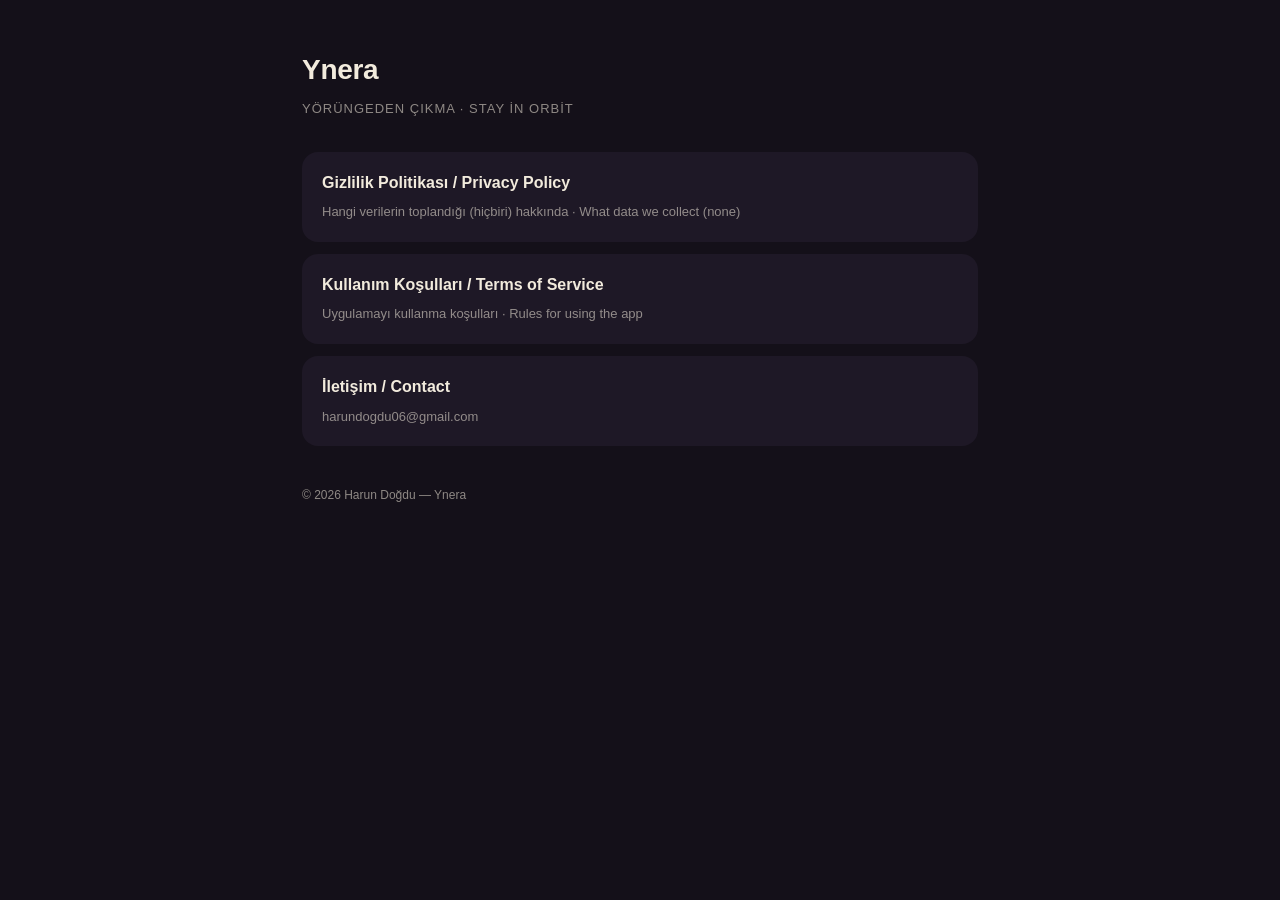
==== index.html @ d2aa6bf0 "Initial privacy policy, terms of service, and contact page" ====
<!doctype html>
<html lang="tr">
<head>
<meta charset="utf-8">
<meta name="viewport" content="width=device-width, initial-scale=1">
<title>Ynera — Legal &amp; Support</title>
<link rel="stylesheet" href="style.css">
</head>
<body>
<div class="wrap">
  <h1>Ynera</h1>
  <p class="subtitle">Yörüngeden çıkma · Stay in orbit</p>

  <div class="cards">
    <a class="card" href="privacy.html">
      <strong>Gizlilik Politikası / Privacy Policy</strong>
      <span>Hangi verilerin toplandığı (hiçbiri) hakkında · What data we collect (none)</span>
    </a>
    <a class="card" href="terms.html">
      <strong>Kullanım Koşulları / Terms of Service</strong>
      <span>Uygulamayı kullanma koşulları · Rules for using the app</span>
    </a>
    <a class="card" href="mailto:harundogdu06@gmail.com">
      <strong>İletişim / Contact</strong>
      <span>harundogdu06@gmail.com</span>
    </a>
  </div>

  <footer>© 2026 Harun Doğdu — Ynera</footer>
</div>
</body>
</html>
---- style.css ----
:root {
  --bg: #141019;
  --card: #1e1826;
  --bone: #f2ebdd;
  --gold: #ffc94a;
  --muted: rgba(242, 235, 221, 0.55);
}

* { box-sizing: border-box; }

body {
  margin: 0;
  background: var(--bg);
  color: var(--bone);
  font-family: -apple-system, BlinkMacSystemFont, "Segoe UI", Roboto, Helvetica, Arial, sans-serif;
  line-height: 1.6;
}

.wrap {
  max-width: 720px;
  margin: 0 auto;
  padding: 48px 22px 80px;
}

h1 {
  font-size: 28px;
  font-weight: 900;
  letter-spacing: -0.3px;
  margin: 0 0 6px;
}

.subtitle {
  color: var(--muted);
  font-size: 13px;
  letter-spacing: 1px;
  text-transform: uppercase;
  margin: 0 0 32px;
}

.lang-block {
  background: var(--card);
  border-radius: 16px;
  padding: 24px 22px;
  margin-bottom: 20px;
}

.lang-label {
  display: inline-block;
  font-size: 11px;
  font-weight: 900;
  letter-spacing: 1.5px;
  color: var(--gold);
  text-transform: uppercase;
  margin-bottom: 14px;
}

h2 {
  font-size: 17px;
  margin: 22px 0 8px;
}

.lang-block h2:first-of-type { margin-top: 0; }

p, li { font-size: 15px; color: var(--bone); }

ol, ul { padding-left: 20px; }

a { color: var(--gold); }

.updated {
  color: var(--muted);
  font-size: 12px;
  margin-bottom: 28px;
}

.nav {
  display: flex;
  gap: 10px;
  margin-bottom: 32px;
  flex-wrap: wrap;
}

.nav a {
  text-decoration: none;
  background: var(--card);
  color: var(--bone);
  padding: 9px 16px;
  border-radius: 999px;
  font-size: 13px;
  font-weight: 700;
}

.nav a.active {
  background: var(--gold);
  color: var(--bg);
}

.cards {
  display: grid;
  gap: 12px;
  margin-top: 28px;
}

.card {
  display: block;
  background: var(--card);
  border-radius: 16px;
  padding: 18px 20px;
  text-decoration: none;
  color: var(--bone);
}

.card strong { display: block; font-size: 16px; margin-bottom: 3px; }
.card span { color: var(--muted); font-size: 13px; }

footer {
  margin-top: 40px;
  color: var(--muted);
  font-size: 12px;
}
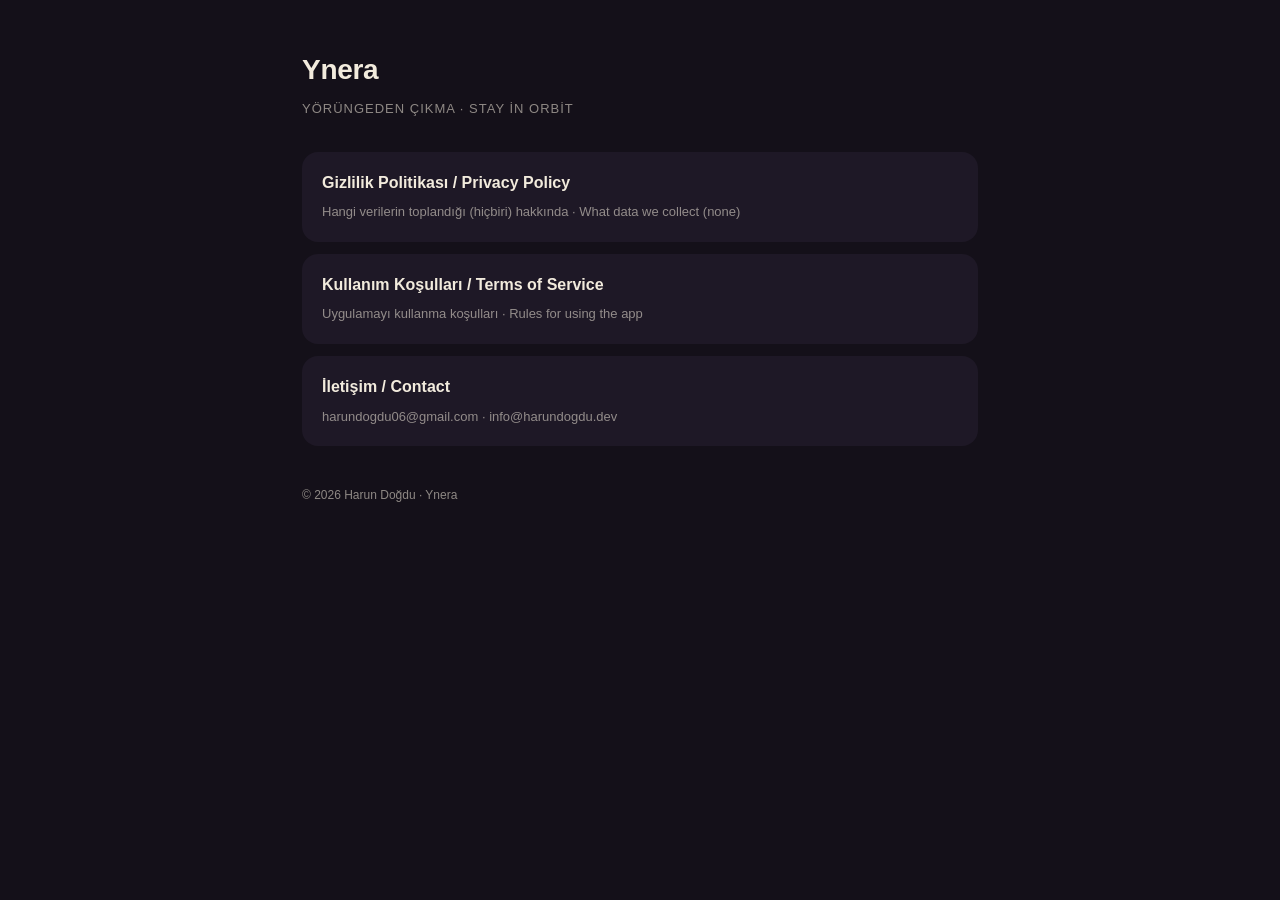
==== commit 2beb5a3a: "docs: metinleri humanizer ile sadeleştir, ikinci iletişim e-postası ekle" ====
--- a/index.html
+++ b/index.html
@@ -3,7 +3,7 @@
 <head>
 <meta charset="utf-8">
 <meta name="viewport" content="width=device-width, initial-scale=1">
-<title>Ynera — Legal &amp; Support</title>
+<title>Ynera · Legal &amp; Support</title>
 <link rel="stylesheet" href="style.css">
 </head>
 <body>
@@ -22,11 +22,11 @@
     </a>
     <a class="card" href="mailto:harundogdu06@gmail.com">
       <strong>İletişim / Contact</strong>
-      <span>harundogdu06@gmail.com</span>
+      <span>harundogdu06@gmail.com · info@harundogdu.dev</span>
     </a>
   </div>
 
-  <footer>© 2026 Harun Doğdu — Ynera</footer>
+  <footer>© 2026 Harun Doğdu · Ynera</footer>
 </div>
 </body>
 </html>
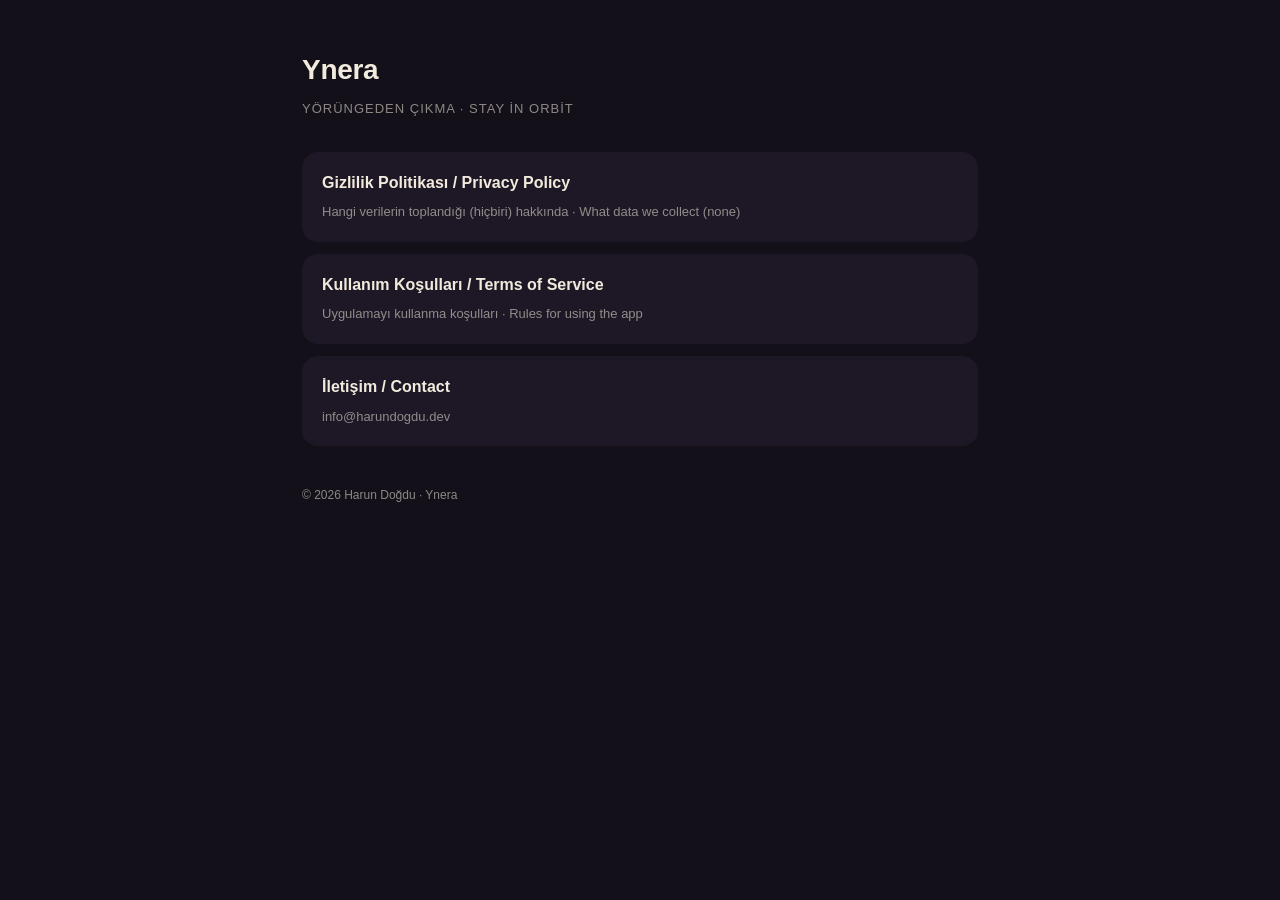
==== commit 02a13561: "docs: harundogdu06@gmail.com kaldırıldı, tek iletişim adresi info@harundogdu.dev" ====
--- a/index.html
+++ b/index.html
@@ -20,9 +20,9 @@
       <strong>Kullanım Koşulları / Terms of Service</strong>
       <span>Uygulamayı kullanma koşulları · Rules for using the app</span>
     </a>
-    <a class="card" href="mailto:harundogdu06@gmail.com">
+    <a class="card" href="mailto:info@harundogdu.dev">
       <strong>İletişim / Contact</strong>
-      <span>harundogdu06@gmail.com · info@harundogdu.dev</span>
+      <span>info@harundogdu.dev</span>
     </a>
   </div>
 
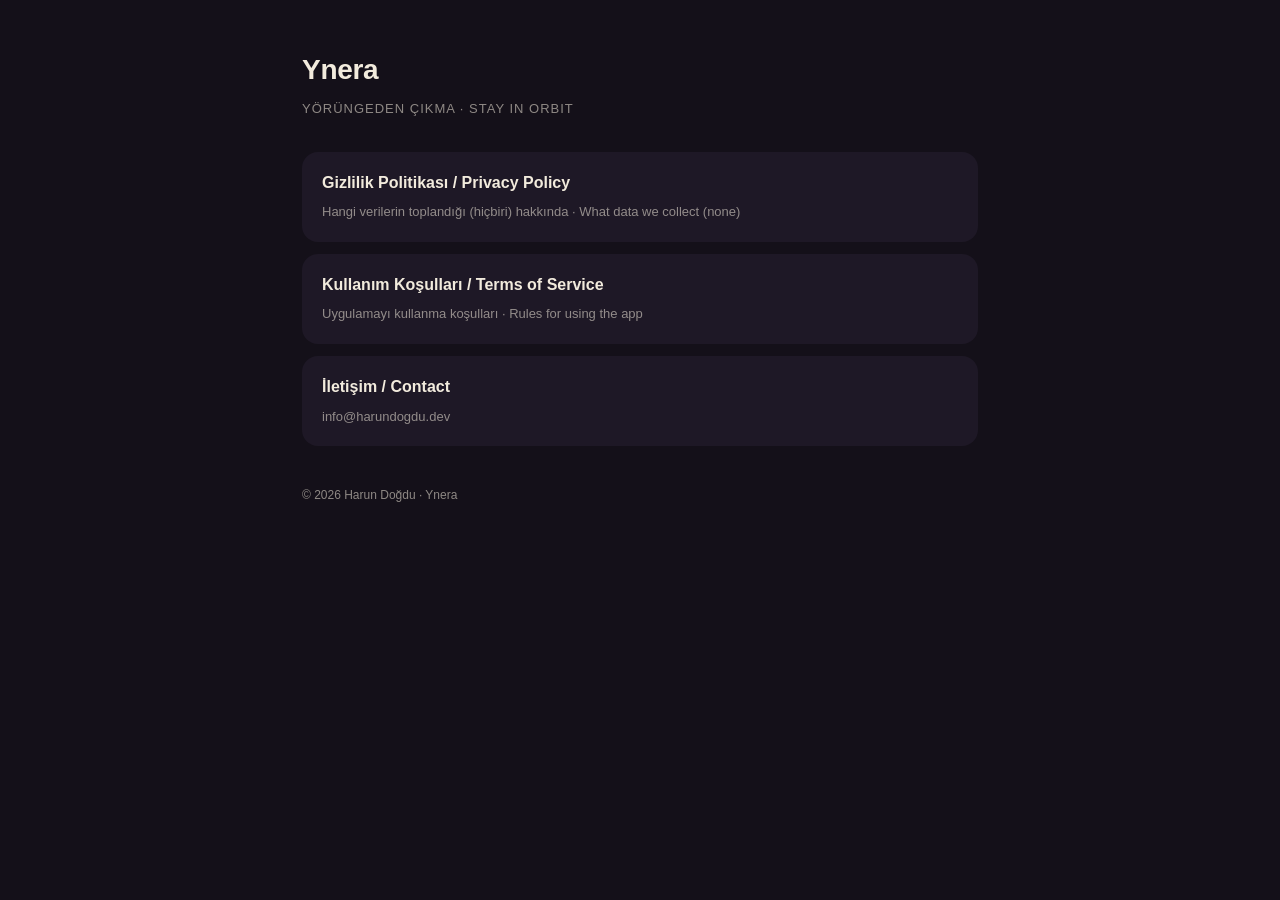
==== commit 18fcc13f: "fix: Turkce locale text-transform, Ingilizce metinleri bozuyordu (STAY IN ORBIT, ENGLISH)" ====
--- a/index.html
+++ b/index.html
@@ -9,7 +9,7 @@
 <body>
 <div class="wrap">
   <h1>Ynera</h1>
-  <p class="subtitle">Yörüngeden çıkma · Stay in orbit</p>
+  <p class="subtitle">YÖRÜNGEDEN ÇIKMA · STAY IN ORBIT</p>
 
   <div class="cards">
     <a class="card" href="privacy.html">
--- a/style.css
+++ b/style.css
@@ -33,7 +33,6 @@
   color: var(--muted);
   font-size: 13px;
   letter-spacing: 1px;
-  text-transform: uppercase;
   margin: 0 0 32px;
 }
 
@@ -50,7 +49,6 @@
   font-weight: 900;
   letter-spacing: 1.5px;
   color: var(--gold);
-  text-transform: uppercase;
   margin-bottom: 14px;
 }
 
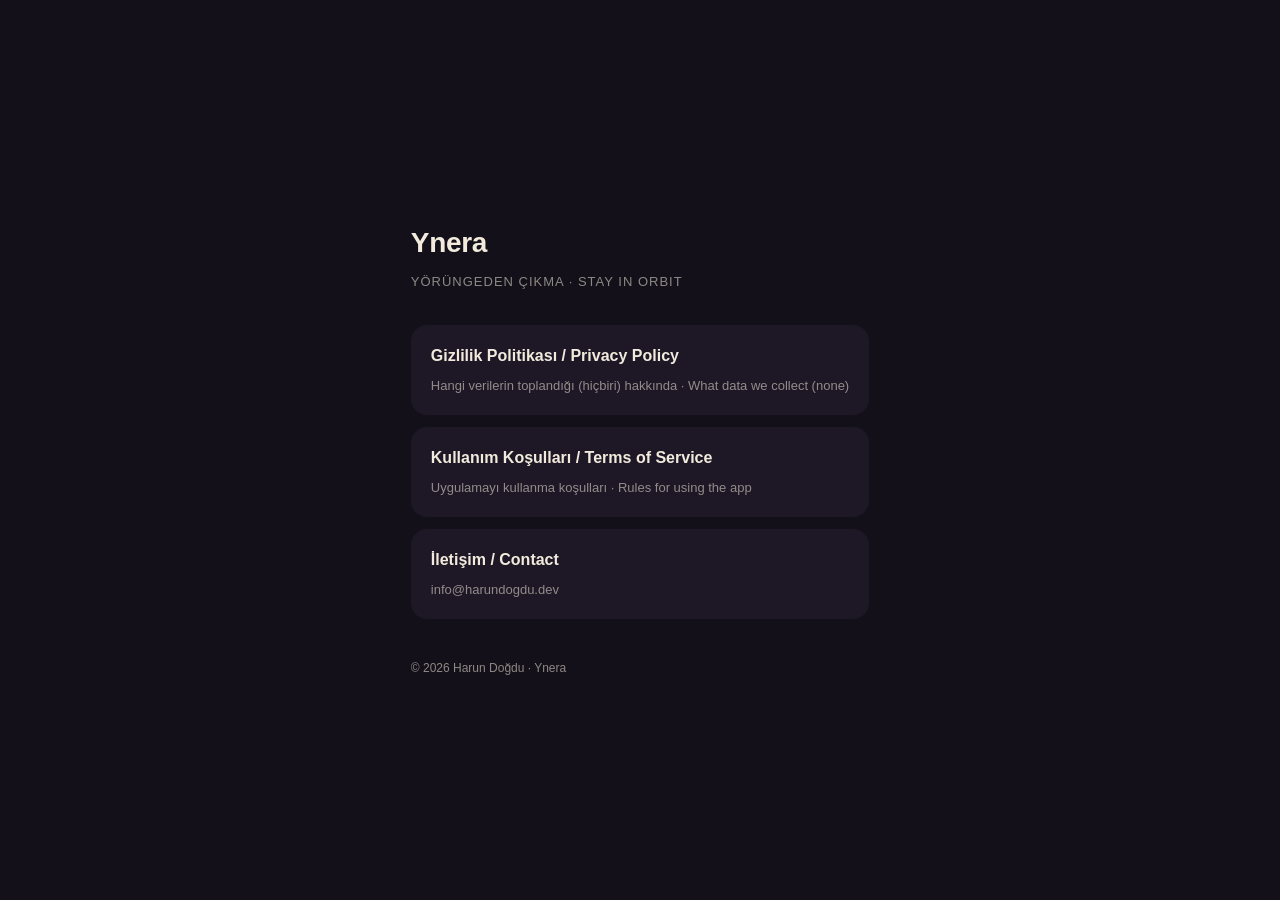
==== commit c61edf2e: "fix: index.html icerigini dikey ortala, genis ekranlarda bos alan kalmasin" ====
--- a/index.html
+++ b/index.html
@@ -6,7 +6,7 @@
 <title>Ynera · Legal &amp; Support</title>
 <link rel="stylesheet" href="style.css">
 </head>
-<body>
+<body class="landing">
 <div class="wrap">
   <h1>Ynera</h1>
   <p class="subtitle">YÖRÜNGEDEN ÇIKMA · STAY IN ORBIT</p>
--- a/style.css
+++ b/style.css
@@ -20,6 +20,21 @@
   max-width: 720px;
   margin: 0 auto;
   padding: 48px 22px 80px;
+}
+
+/* Yalnızca index.html: kısa içerik, ekranın ortasında dursun, geniş ekranlarda
+   yarısı boş kalmasın (bkz. privacy/terms — onlar uzun kaydırılabilir metin
+   olduğundan dikey ortalama onlara uygulanmaz). */
+body.landing {
+  min-height: 100vh;
+  display: flex;
+  flex-direction: column;
+  justify-content: center;
+}
+
+body.landing .wrap {
+  padding-top: 0;
+  padding-bottom: 0;
 }
 
 h1 {
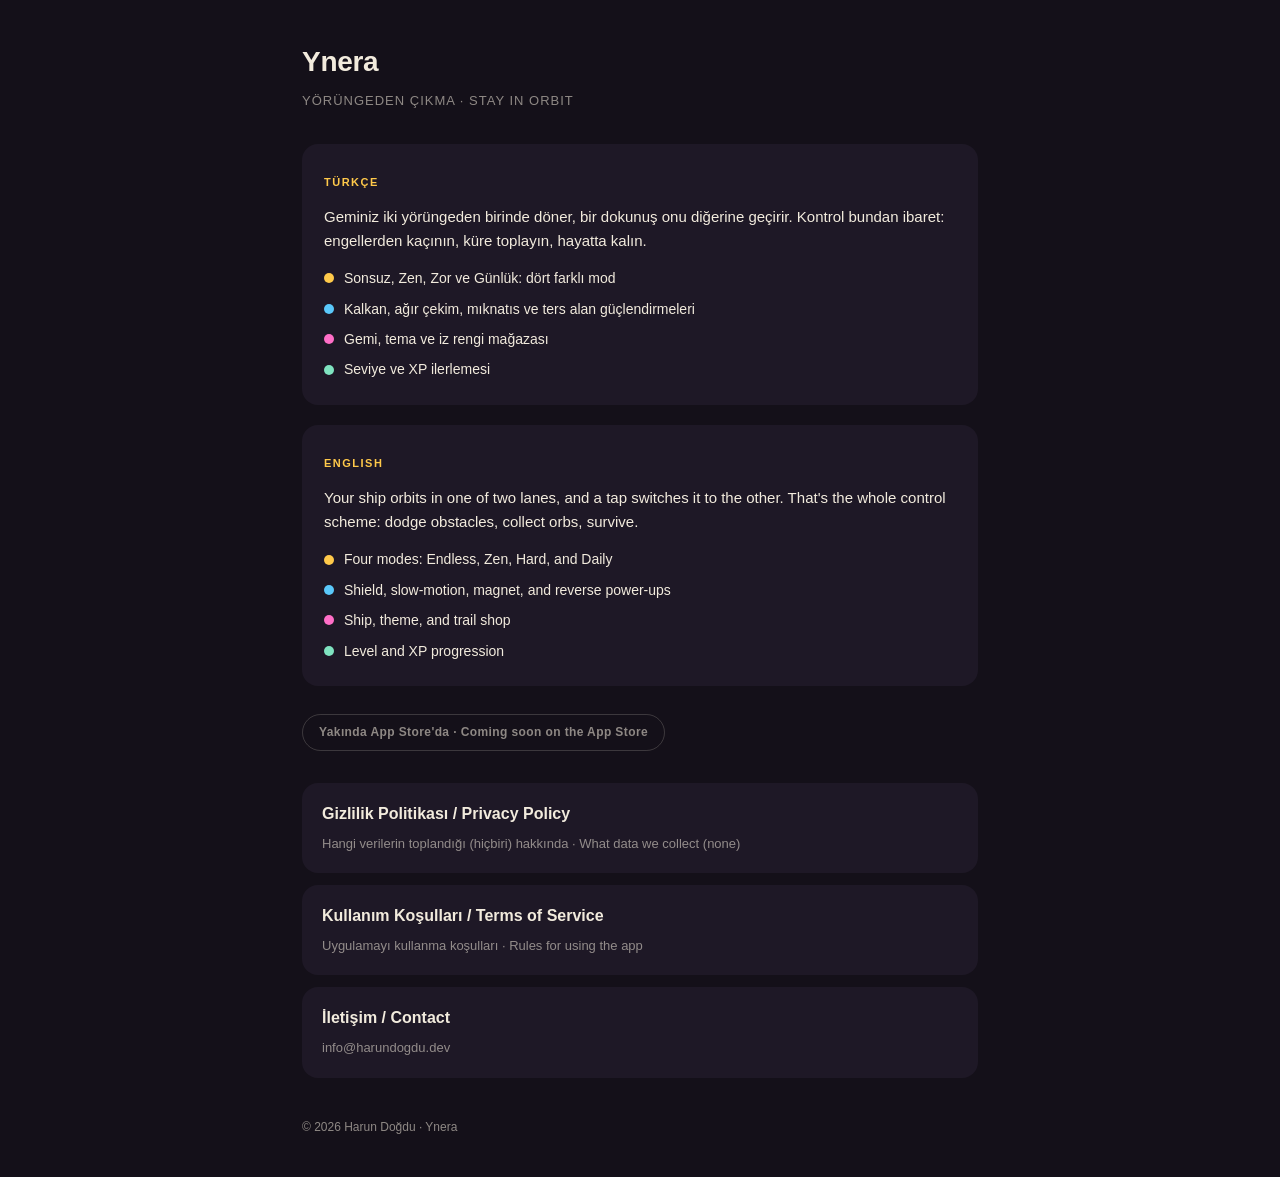
==== commit 7fe1de4c: "feat: index.html'e oyun tanitim bolumu ekle (mod/guclendirme/magaza ozetleri)" ====
--- a/index.html
+++ b/index.html
@@ -3,13 +3,37 @@
 <head>
 <meta charset="utf-8">
 <meta name="viewport" content="width=device-width, initial-scale=1">
-<title>Ynera · Legal &amp; Support</title>
+<title>Ynera · Tek Dokunuşlu Yörünge Oyunu / One-Tap Orbit Game</title>
 <link rel="stylesheet" href="style.css">
 </head>
 <body class="landing">
 <div class="wrap">
   <h1>Ynera</h1>
   <p class="subtitle">YÖRÜNGEDEN ÇIKMA · STAY IN ORBIT</p>
+
+  <div class="lang-block">
+    <span class="lang-label">TÜRKÇE</span>
+    <p class="lead">Geminiz iki yörüngeden birinde döner, bir dokunuş onu diğerine geçirir. Kontrol bundan ibaret: engellerden kaçının, küre toplayın, hayatta kalın.</p>
+    <ul class="feature-list">
+      <li><span class="dot dot-gold"></span>Sonsuz, Zen, Zor ve Günlük: dört farklı mod</li>
+      <li><span class="dot dot-shield"></span>Kalkan, ağır çekim, mıknatıs ve ters alan güçlendirmeleri</li>
+      <li><span class="dot dot-magnet"></span>Gemi, tema ve iz rengi mağazası</li>
+      <li><span class="dot dot-mint"></span>Seviye ve XP ilerlemesi</li>
+    </ul>
+  </div>
+
+  <div class="lang-block">
+    <span class="lang-label">ENGLISH</span>
+    <p class="lead">Your ship orbits in one of two lanes, and a tap switches it to the other. That's the whole control scheme: dodge obstacles, collect orbs, survive.</p>
+    <ul class="feature-list">
+      <li><span class="dot dot-gold"></span>Four modes: Endless, Zen, Hard, and Daily</li>
+      <li><span class="dot dot-shield"></span>Shield, slow-motion, magnet, and reverse power-ups</li>
+      <li><span class="dot dot-magnet"></span>Ship, theme, and trail shop</li>
+      <li><span class="dot dot-mint"></span>Level and XP progression</li>
+    </ul>
+  </div>
+
+  <div class="store-badge">Yakında App Store'da · Coming soon on the App Store</div>
 
   <div class="cards">
     <a class="card" href="privacy.html">
--- a/style.css
+++ b/style.css
@@ -29,12 +29,58 @@
   min-height: 100vh;
   display: flex;
   flex-direction: column;
-  justify-content: center;
+  justify-content: safe center;
+  padding: 40px 0;
 }
 
 body.landing .wrap {
   padding-top: 0;
   padding-bottom: 0;
+}
+
+.lead {
+  font-size: 15px;
+  margin: 0 0 14px;
+}
+
+.feature-list {
+  list-style: none;
+  padding-left: 0;
+  margin: 0;
+  display: flex;
+  flex-direction: column;
+  gap: 8px;
+}
+
+.feature-list li {
+  display: flex;
+  align-items: center;
+  gap: 10px;
+  font-size: 14px;
+}
+
+.dot {
+  flex: 0 0 auto;
+  width: 10px;
+  height: 10px;
+  border-radius: 50%;
+}
+
+.dot-gold { background: var(--gold); }
+.dot-shield { background: #5ac8fa; }
+.dot-magnet { background: #ff6ec7; }
+.dot-mint { background: #7fe3c0; }
+
+.store-badge {
+  display: inline-block;
+  color: var(--muted);
+  font-size: 12px;
+  font-weight: 700;
+  letter-spacing: 0.4px;
+  border: 1px solid rgba(242, 235, 221, 0.18);
+  border-radius: 999px;
+  padding: 8px 16px;
+  margin: 8px 0 4px;
 }
 
 h1 {
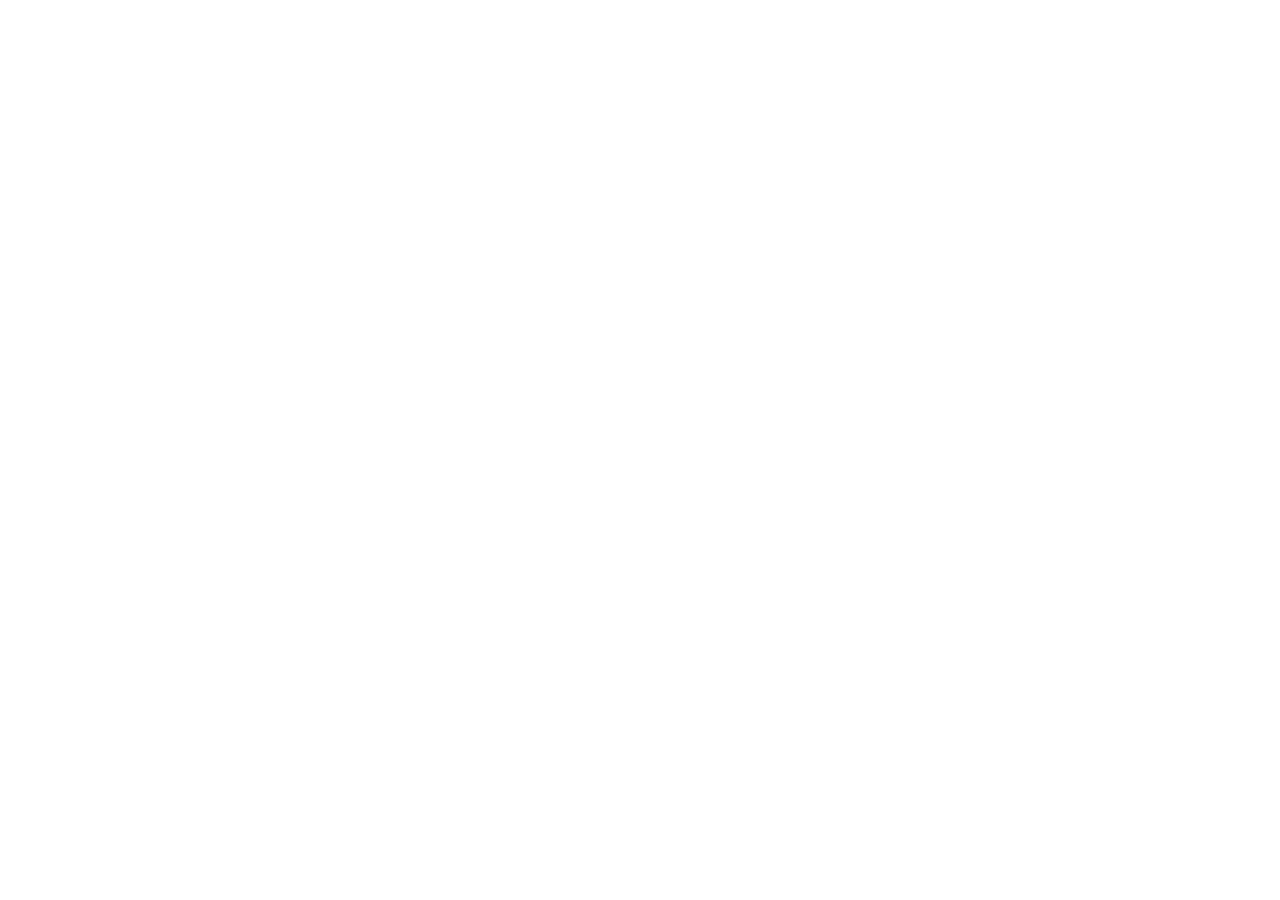
==== commit c50ea8e7: "chore: sayfalar harundogdu.dev/ynera altina tasindi, burasi yonlendirme oldu Depo silinmiyor: magaza" ====
--- a/index.html
+++ b/index.html
@@ -3,46 +3,45 @@
 <head>
 <meta charset="utf-8">
 <meta name="viewport" content="width=device-width, initial-scale=1">
-<title>Ynera · Tek Dokunuşlu Yörünge Oyunu / One-Tap Orbit Game</title>
+<title>Ynera · Taşındı / Moved</title>
+<link rel="canonical" href="https://harundogdu.dev/ynera">
+<meta http-equiv="refresh" content="0; url=https://harundogdu.dev/ynera">
+<meta name="robots" content="noindex, follow">
 <link rel="stylesheet" href="style.css">
+<!--
+  Ynera'nın sayfaları 13 Ağustos 2026'da harundogdu.dev/ynera altına taşındı.
+  Bu dosyanın neden silinmediği için bkz. privacy.html başındaki not.
+
+  Buradaki eski açılış metni bilerek kaldırıldı, taşınmadı: "Yakında App Store'da"
+  diyordu (oyun 30 Temmuz 2026'dan beri yayında) ve "Sonsuz, Zen, Zor, Günlük"
+  diye dört mod sayıyordu (Zen kaldırıldı, oyunda altı serbest mod var). Yanlış
+  bilgiyi taşımaktansa yeni adrese göndermek doğru.
+-->
 </head>
-<body class="landing">
+<body>
 <div class="wrap">
   <h1>Ynera</h1>
-  <p class="subtitle">YÖRÜNGEDEN ÇIKMA · STAY IN ORBIT</p>
 
   <div class="lang-block">
     <span class="lang-label">TÜRKÇE</span>
-    <p class="lead">Geminiz iki yörüngeden birinde döner, bir dokunuş onu diğerine geçirir. Kontrol bundan ibaret: engellerden kaçının, küre toplayın, hayatta kalın.</p>
-    <ul class="feature-list">
-      <li><span class="dot dot-gold"></span>Sonsuz, Zen, Zor ve Günlük: dört farklı mod</li>
-      <li><span class="dot dot-shield"></span>Kalkan, ağır çekim, mıknatıs ve ters alan güçlendirmeleri</li>
-      <li><span class="dot dot-magnet"></span>Gemi, tema ve iz rengi mağazası</li>
-      <li><span class="dot dot-mint"></span>Seviye ve XP ilerlemesi</li>
-    </ul>
+    <p class="lead">Ynera&rsquo;nın sayfaları taşındı:</p>
+    <p><a href="https://harundogdu.dev/ynera">harundogdu.dev/ynera</a></p>
   </div>
 
   <div class="lang-block">
     <span class="lang-label">ENGLISH</span>
-    <p class="lead">Your ship orbits in one of two lanes, and a tap switches it to the other. That's the whole control scheme: dodge obstacles, collect orbs, survive.</p>
-    <ul class="feature-list">
-      <li><span class="dot dot-gold"></span>Four modes: Endless, Zen, Hard, and Daily</li>
-      <li><span class="dot dot-shield"></span>Shield, slow-motion, magnet, and reverse power-ups</li>
-      <li><span class="dot dot-magnet"></span>Ship, theme, and trail shop</li>
-      <li><span class="dot dot-mint"></span>Level and XP progression</li>
-    </ul>
+    <p class="lead">Ynera&rsquo;s pages have moved:</p>
+    <p><a href="https://harundogdu.dev/ynera">harundogdu.dev/ynera</a></p>
   </div>
 
-  <div class="store-badge">Yakında App Store'da · Coming soon on the App Store</div>
-
   <div class="cards">
-    <a class="card" href="privacy.html">
+    <a class="card" href="https://harundogdu.dev/ynera/privacy">
       <strong>Gizlilik Politikası / Privacy Policy</strong>
-      <span>Hangi verilerin toplandığı (hiçbiri) hakkında · What data we collect (none)</span>
+      <span>harundogdu.dev/ynera/privacy</span>
     </a>
-    <a class="card" href="terms.html">
+    <a class="card" href="https://harundogdu.dev/ynera/terms">
       <strong>Kullanım Koşulları / Terms of Service</strong>
-      <span>Uygulamayı kullanma koşulları · Rules for using the app</span>
+      <span>harundogdu.dev/ynera/terms</span>
     </a>
     <a class="card" href="mailto:info@harundogdu.dev">
       <strong>İletişim / Contact</strong>
